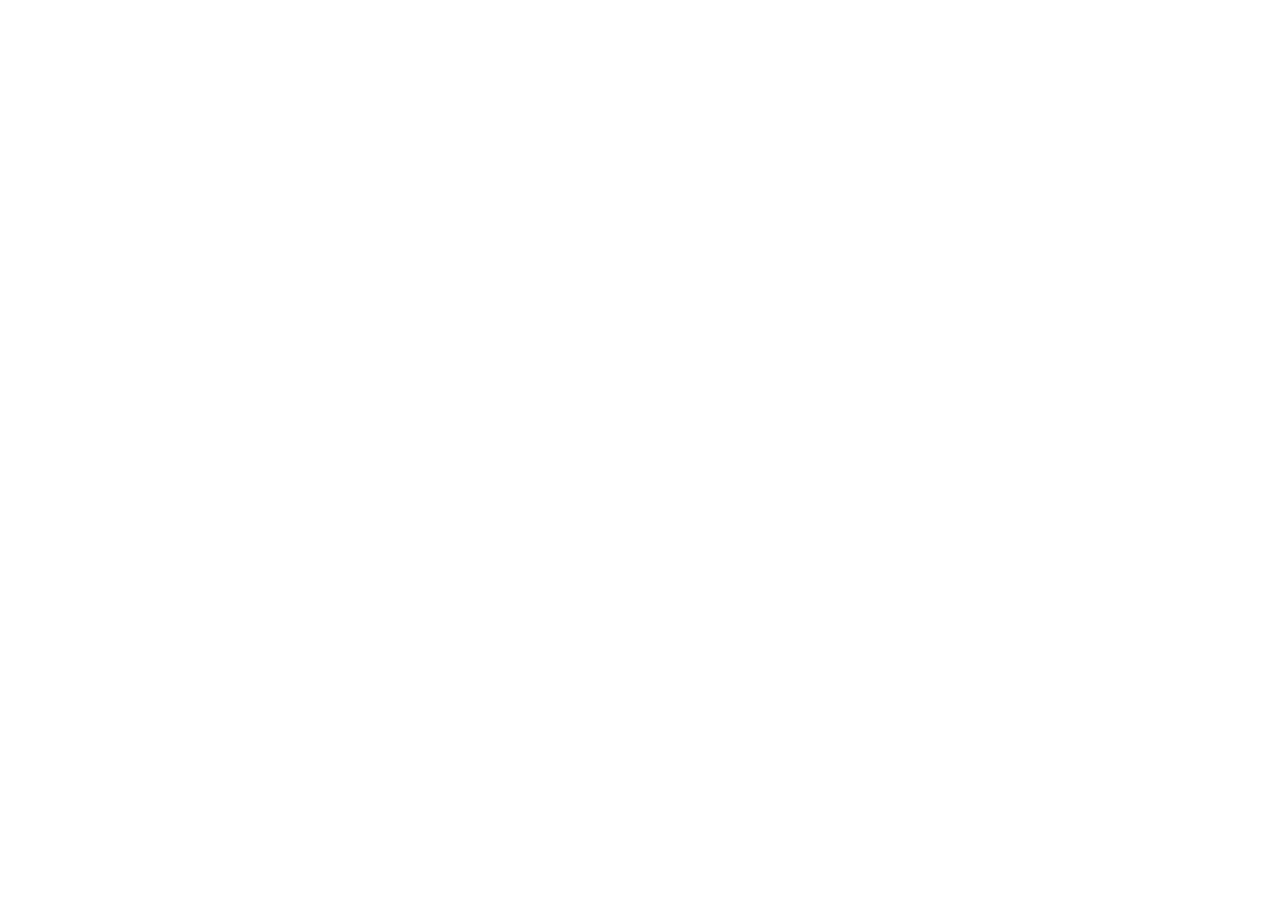
==== index.html @ b835bd93 "adicionando os documentos" ====
<!DOCTYPE html>
<html lang="pt-BR">
<head>
    <meta charset="UTF-8">
    <meta name="viewport" content="width=device-width, initial-scale=1.0">
    <title>My Best Repos</title>
</head>
<body>
    
</body>
</html>
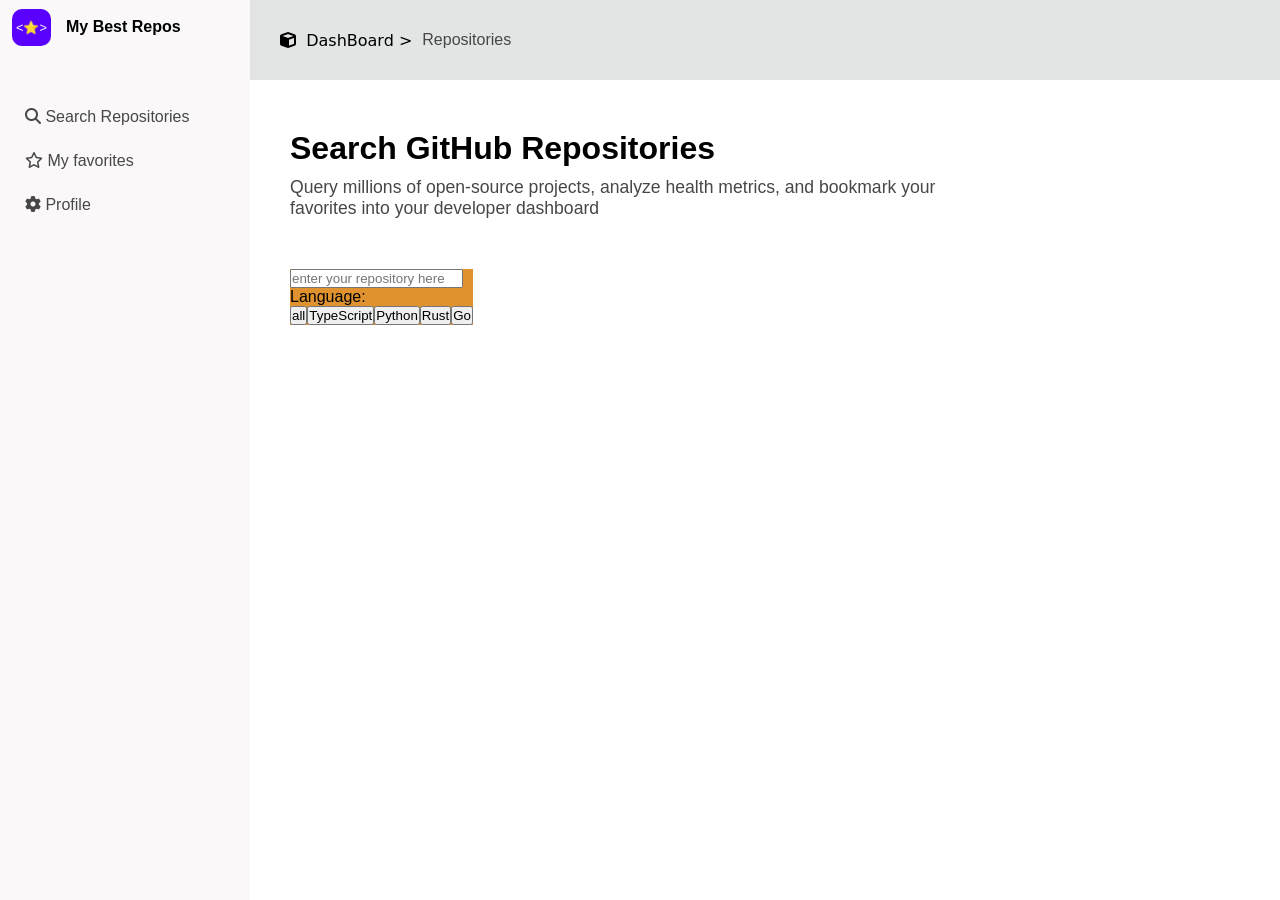
==== commit 1f7daf1a: "cabecalho, nav feito(css ehtml)" ====
--- a/index.html
+++ b/index.html
@@ -4,8 +4,43 @@
     <meta charset="UTF-8">
     <meta name="viewport" content="width=device-width, initial-scale=1.0">
     <title>My Best Repos</title>
+    <link rel="stylesheet" href="https://cdnjs.cloudflare.com/ajax/libs/font-awesome/6.4.0/css/all.min.css">
+    <link rel="stylesheet" href="style.css">
 </head>
 <body>
-    
+    <header>
+        <div class="cabecalho">
+            <p class="dashboard"><i class="fa-solid fa-cube"></i>&nbsp; DashBoard ></p><p id="Repositorio_atual_cabecalho">Repositories</p>
+        </div>
+    </header>
+
+
+    <nav class="menuSide">
+        <div>
+            <br><span class="starLogo"><⭐></span><span><b >My Best Repos</b></span><br><br><br>
+        </div>
+        <div>
+            <div class="Searchs">
+                <p><i class="fa-solid fa-magnifying-glass"></i> Search Repositories</p>
+            </div>
+            <div class="Searchs">
+                <p><i class="fa-regular fa-star"></i> My favorites</p><span class="countOfFavorites"></span>
+            </div>
+            <div class="Searchs">
+                <p><i class="fa-solid fa-gear"></i> Profile</p>
+            </div>
+        </div>
+    </nav>
+
+    <main class="main">
+        <div class="intro">
+            <h1 class="titulo">Search GitHub Repositories</h1>
+            <p class="descricao">Query millions of open-source projects, analyze health metrics, and bookmark your <br> favorites into your developer dashboard</p>
+        </div>
+        <div class="input">
+            <input type="text" placeholder="enter your repository here">
+            <p>Language: </p><button>all</button><button>TypeScript</button><button>Python</button><button>Rust</button><button>Go</button>
+        </div>
+    </main>
 </body>
 </html>
--- a/style.css
+++ b/style.css
@@ -0,0 +1,70 @@
+*{
+    margin: 0; 
+    padding: 0;
+}
+body{
+    font-family: -apple-system, BlinkMacSystemFont, 'Segoe UI', Roboto, Oxygen, Ubuntu, Cantarell, 'Open Sans', 'Helvetica Neue', sans-serif;
+}
+.menuSide{
+    position: fixed;
+    display: flex;
+    flex-direction: column;
+    top:0;
+    left:0;
+    background-color: rgb(250, 248, 248);
+    height: 100vh;
+    width: 250px;
+    gap:10px;
+
+}
+.starLogo{
+    padding-left: 4px;
+    padding-right: 4px;
+    padding-top: 11px;
+    padding-bottom: 11px;
+    background-color: rgb(89, 0, 255);
+    border-radius: 10px;
+    font-size: 0.8rem;
+    margin-right: 15px;
+    margin-left: 12px;
+    color:white
+}
+.dashboard{
+    margin-left: 280px;
+    display: inline;
+    font-family: system-ui, -apple-system, BlinkMacSystemFont, 'Segoe UI', Roboto, Oxygen, Ubuntu, Cantarell, 'Open Sans', 'Helvetica Neue', sans-serif;
+}
+.Searchs{
+    margin-left: 25px;
+    margin-top: 26px;
+    color: rgb(71, 71, 71);
+}
+#Repositorio_atual_cabecalho{
+    margin-left: 10px;
+    display: inline;
+    color:  rgb(71, 71, 71);
+}
+.cabecalho{
+    background-color: rgb(227, 228, 228);
+    align-items: center;
+    display:flex;
+    position: sticky;
+    width: 100vw;
+    height: 80px;
+    margin-top:0;
+}
+.intro{
+    margin-top: 50px;
+    margin-left:290px;
+}
+.descricao{
+    margin-top: 10px;
+    font-size: 1.1rem;
+    color: rgb(71, 71, 71);
+}
+.input{
+    position: fixed;
+    margin-left: 290px;
+    margin-top: 50px;
+    background-color: rgb(223, 146, 45);
+}
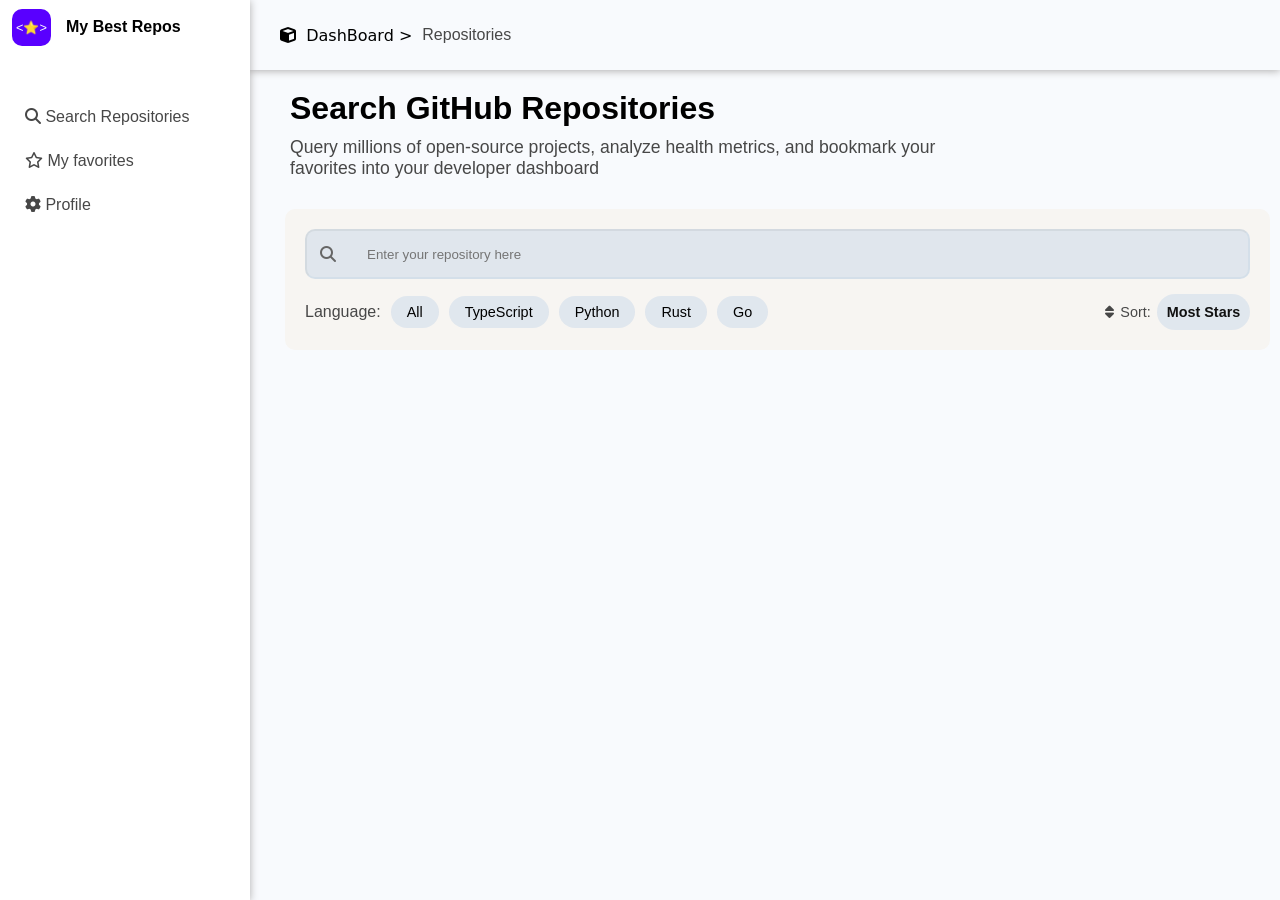
==== commit 630450b1: "criação arquivo profile e favorites" ====
--- a/index.html
+++ b/index.html
@@ -15,31 +15,49 @@
     </header>
 
 
-    <nav class="menuSide">
+    <aside class="menuSide">
         <div>
             <br><span class="starLogo"><⭐></span><span><b >My Best Repos</b></span><br><br><br>
         </div>
         <div>
             <div class="Searchs">
-                <p><i class="fa-solid fa-magnifying-glass"></i> Search Repositories</p>
+                <a href="index.html"><i class="fa-solid fa-magnifying-glass"></i> Search Repositories</a>
             </div>
             <div class="Searchs">
-                <p><i class="fa-regular fa-star"></i> My favorites</p><span class="countOfFavorites"></span>
+                <a href="favorites.html"><i class="fa-regular fa-star"></i> My favorites</a><span class="countOfFavorites"></span>
             </div>
             <div class="Searchs">
-                <p><i class="fa-solid fa-gear"></i> Profile</p>
+                <a href="profile.html"><i class="fa-solid fa-gear"></i> Profile</a>
             </div>
         </div>
-    </nav>
+    </aside>
 
     <main class="main">
         <div class="intro">
             <h1 class="titulo">Search GitHub Repositories</h1>
             <p class="descricao">Query millions of open-source projects, analyze health metrics, and bookmark your <br> favorites into your developer dashboard</p>
         </div>
-        <div class="input">
-            <input type="text" placeholder="enter your repository here">
-            <p>Language: </p><button>all</button><button>TypeScript</button><button>Python</button><button>Rust</button><button>Go</button>
+
+        <div class="pai">
+            <div class="input">
+                <div class="containerSearch">
+                    <i id="lupaDoSearch" class="fa-solid fa-magnifying-glass"></i>
+                    <input class="inputRepositories" type="text" placeholder="Enter your repository here">
+                </div>
+
+                <div class="filtros">
+                    <span class="Language">Language: </span>
+                    <button class="buttonsFilterLanguage">All</button>
+                    <button class="buttonsFilterLanguage">TypeScript</button>
+                    <button class="buttonsFilterLanguage">Python</button>
+                    <button class="buttonsFilterLanguage">Rust</button>
+                    <button class="buttonsFilterLanguage">Go</button>
+                    <div class="sortContainer">
+                        <i class="fa-solid fa-sort"></i><span class="sortRepo">Sort:</span>
+                        <span class="moststars">Most Stars</span>
+                    </div>
+                </div>
+                
         </div>
     </main>
 </body>
--- a/style.css
+++ b/style.css
@@ -3,6 +3,7 @@
     padding: 0;
 }
 body{
+    background-color:  rgba(193, 215, 238, 0.109);
     font-family: -apple-system, BlinkMacSystemFont, 'Segoe UI', Roboto, Oxygen, Ubuntu, Cantarell, 'Open Sans', 'Helvetica Neue', sans-serif;
 }
 .menuSide{
@@ -11,10 +12,11 @@
     flex-direction: column;
     top:0;
     left:0;
-    background-color: rgb(250, 248, 248);
+    background-color: white;
     height: 100vh;
     width: 250px;
     gap:10px;
+    box-shadow: 0px 1px 8px rgb(175, 174, 174);
 
 }
 .starLogo{
@@ -39,22 +41,28 @@
     margin-top: 26px;
     color: rgb(71, 71, 71);
 }
+.Searchs a{
+    color: inherit;
+    text-decoration: none;
+}
+
 #Repositorio_atual_cabecalho{
     margin-left: 10px;
     display: inline;
     color:  rgb(71, 71, 71);
 }
 .cabecalho{
-    background-color: rgb(227, 228, 228);
+    background-color:rgba(193, 215, 238, 0);
     align-items: center;
     display:flex;
     position: sticky;
     width: 100vw;
-    height: 80px;
+    height: 70px;
     margin-top:0;
+    box-shadow: 0px 1px 8px rgb(175, 174, 174);
 }
 .intro{
-    margin-top: 50px;
+    margin-top: 20px;
     margin-left:290px;
 }
 .descricao{
@@ -63,8 +71,68 @@
     color: rgb(71, 71, 71);
 }
 .input{
-    position: fixed;
-    margin-left: 290px;
-    margin-top: 50px;
-    background-color: rgb(223, 146, 45);
-}+    padding: 20px;
+    margin-top: 30px;
+    width: 95%;
+    background-color: rgb(247, 245, 242);
+    border-radius: 10px;
+    border: none
+}
+.filtros{
+    display: flex;
+    align-items: center;
+    flex-wrap: wrap;
+    gap: 10px;
+    margin-top: 15px;
+}
+
+.buttonsFilterLanguage{
+    background-color:  rgba(164, 193, 225, 0.271);
+    padding: 8px 16px;
+    border-radius: 30px;
+    border:none;
+    font-size: 0.9rem;
+}
+.Language{
+    color:  rgb(71, 71, 71);
+}
+.sortContainer{
+    display:flex;
+    align-items: center;
+    gap: 6px;
+    margin-left: auto;
+    color: rgb(71,71,71);
+    font-size: 0.9rem;
+}
+.inputRepositories{
+    display: block;
+    background-color:  rgba(164, 193, 225, 0.271);
+    border-radius: 10px;
+    border-color:  rgba(11, 42, 76, 0.054);
+    padding-left: 60px;
+    text-align: left;
+    width:100%;
+    height: 50px;
+    box-sizing: border-box;
+}
+.pai{
+    margin-left: 285px;
+}
+#lupaDoSearch{
+    position: absolute;
+    left:15px;
+    top:50%;
+    transform: translatey(-50%);
+    color: #666
+}
+.containerSearch{
+    position: relative;
+    width: 100%;
+}
+.moststars{
+    font-weight: 600;
+    color: #111;
+    background-color: rgba(164, 193, 225, 0.271);
+    padding: 10px;
+    border-radius: 20px;
+}
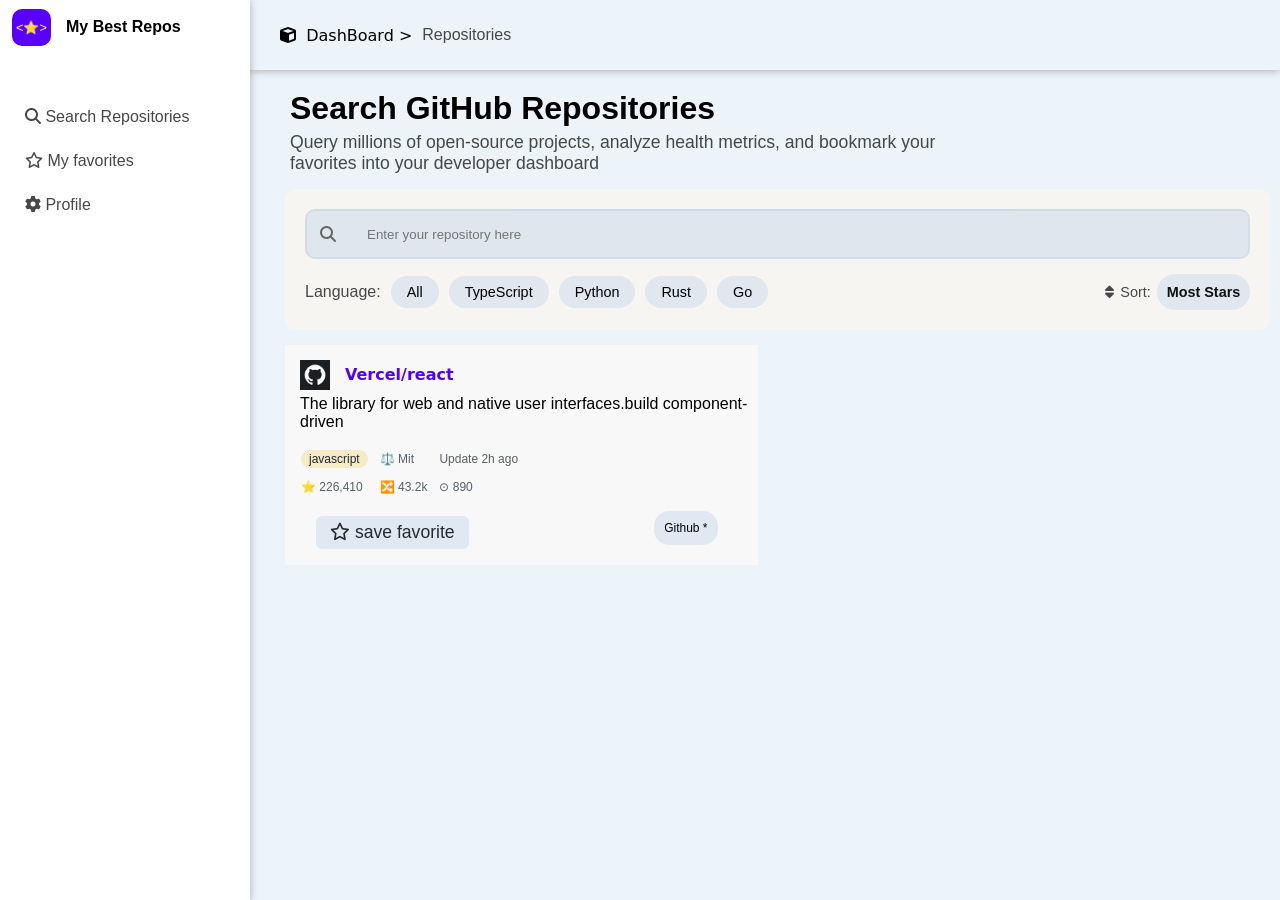
==== commit 59935d1d: "html e css pronto da pagina principal" ====
--- a/index.html
+++ b/index.html
@@ -42,7 +42,7 @@
             <div class="input">
                 <div class="containerSearch">
                     <i id="lupaDoSearch" class="fa-solid fa-magnifying-glass"></i>
-                    <input class="inputRepositories" type="text" placeholder="Enter your repository here">
+                    <input class="inputRepositories" type="text" placeholder="Enter your repository here" >
                 </div>
 
                 <div class="filtros">
@@ -59,6 +59,19 @@
                 </div>
                 
         </div>
+        <div class="containerGrades">
+            <div class="repositorios" id=`${x}`>
+                <img src="github.png" class="photoPerfil"><span class="nameRepo">Vercel/react</span>
+                <p class="descriptionRepositorio">The library for web and native user interfaces.build component-driven</p>
+                <div class="adicionais">
+                    <span class="linguagem">javascript</span> <span class="license">⚖️ Mit</span> <span class="lastUpdate">Update 2h ago</span>
+                    <p class="stars">⭐ 226,410</p><span class="forks">🔀 43.2k</span> <span class="issues">⊙ 890</span>
+                </div>
+                <button class="btn_favorite"><i class="fa-regular fa-star"></i> save favorite</button> <a class="linkGit">Github *</a>
+            </div>
+        </div>
+        
     </main>
+    <script src="script.js"></script>
 </body>
 </html>
--- a/style.css
+++ b/style.css
@@ -3,7 +3,7 @@
     padding: 0;
 }
 body{
-    background-color:  rgba(193, 215, 238, 0.109);
+    background-color:  rgba(91, 147, 207, 0.109);
     font-family: -apple-system, BlinkMacSystemFont, 'Segoe UI', Roboto, Oxygen, Ubuntu, Cantarell, 'Open Sans', 'Helvetica Neue', sans-serif;
 }
 .menuSide{
@@ -66,13 +66,13 @@
     margin-left:290px;
 }
 .descricao{
-    margin-top: 10px;
+    margin-top: 5px;
     font-size: 1.1rem;
     color: rgb(71, 71, 71);
 }
 .input{
     padding: 20px;
-    margin-top: 30px;
+    margin-top: 15px;
     width: 95%;
     background-color: rgb(247, 245, 242);
     border-radius: 10px;
@@ -136,3 +136,117 @@
     padding: 10px;
     border-radius: 20px;
 }
+.containerGrades{
+    display: grid;
+    margin-top: 15px;
+    grid-template-columns: repeat(3,1fr);
+    gap: 20px;
+    width: 100%;
+}
+@media (max-width: 1300px){
+    .containerGrades{
+        grid-template-columns: repeat(2, 1fr);
+    }
+}
+@media (max-width: 950px){
+    .containerGrades{
+        grid-template-columns: repeat(1,1fr);
+    }
+}
+.repositorios{
+    background-color: rgb(247, 248, 247);
+    display: inline-block;
+    position: relative;
+    height: 220px;
+    margin-right: 15px;
+}
+.photoPerfil{
+    width: 30px;
+    position: absolute;
+    margin-top: 15px;
+    margin-left: 15px;
+}
+.nameRepo{
+    position: absolute;
+    font-family: Georgia, system-ui, -apple-system, BlinkMacSystemFont, 'Segoe UI', Roboto, Oxygen, Ubuntu, Cantarell, 'Open Sans', 'Helvetica Neue', sans-serif;
+    font-weight: 600;
+    margin-left: 60px;
+    margin-top: 20px;
+    color: rgb(81, 0, 255);
+}
+.descriptionRepositorio{
+    position: absolute;
+    margin-left: 15px;
+    margin-top: 50px;
+}
+.stars{
+    display: inline-block;
+}
+.adicionais {
+    position: absolute;
+    top: 105px;
+    left: 16px;
+    right: 16px;
+    display: grid;
+    grid-template-columns: auto auto 1fr;
+    gap: 12px;
+    align-items: center;
+    font-size: 12px;
+    color: #57606a;
+}
+.btn_favorite{
+    position: absolute;
+    margin-left:15px;
+    margin-top: 180px;
+}
+.linkGit{
+    position: absolute;
+    margin-left:240px;
+    margin-top: 180px;
+}
+.linguagem {
+    background-color: rgba(234, 179, 8, 0.2);
+    padding: 2px 8px;
+    border-radius: 12px;
+    font-weight: 500;
+    color: #24292f;
+}
+
+.license, .lastUpdate, .stars, .forks, .issues {
+    font-size: 12px;
+    color: #57606a;
+}
+.btn_favorite {
+    position: absolute;
+    bottom: 16px;
+    left: 16px;
+    background-color: rgba(164, 193, 225, 0.271);
+    border: none;
+    border-radius: 6px;
+    padding: 6px 14px;
+    font-weight: 500;
+    font-size: 1.1rem;
+    color: #24292f;
+}
+
+.btn_favorite:hover {
+    background-color: #25e217c5;
+    font-size: 1.2rem;
+}
+.btn_favorite.favoritado{
+    background-color: #eaa608c5;
+}
+
+.linkGit {
+    position: absolute;
+    bottom: 20px;
+    right: 40px;
+    font-size: 12px;
+    font-weight: 500;
+    color: #000306;
+    padding: 10px;
+    border-radius: 15px;
+    background-color:rgba(164, 193, 225, 0.271);
+    text-decoration: none;
+
+}
